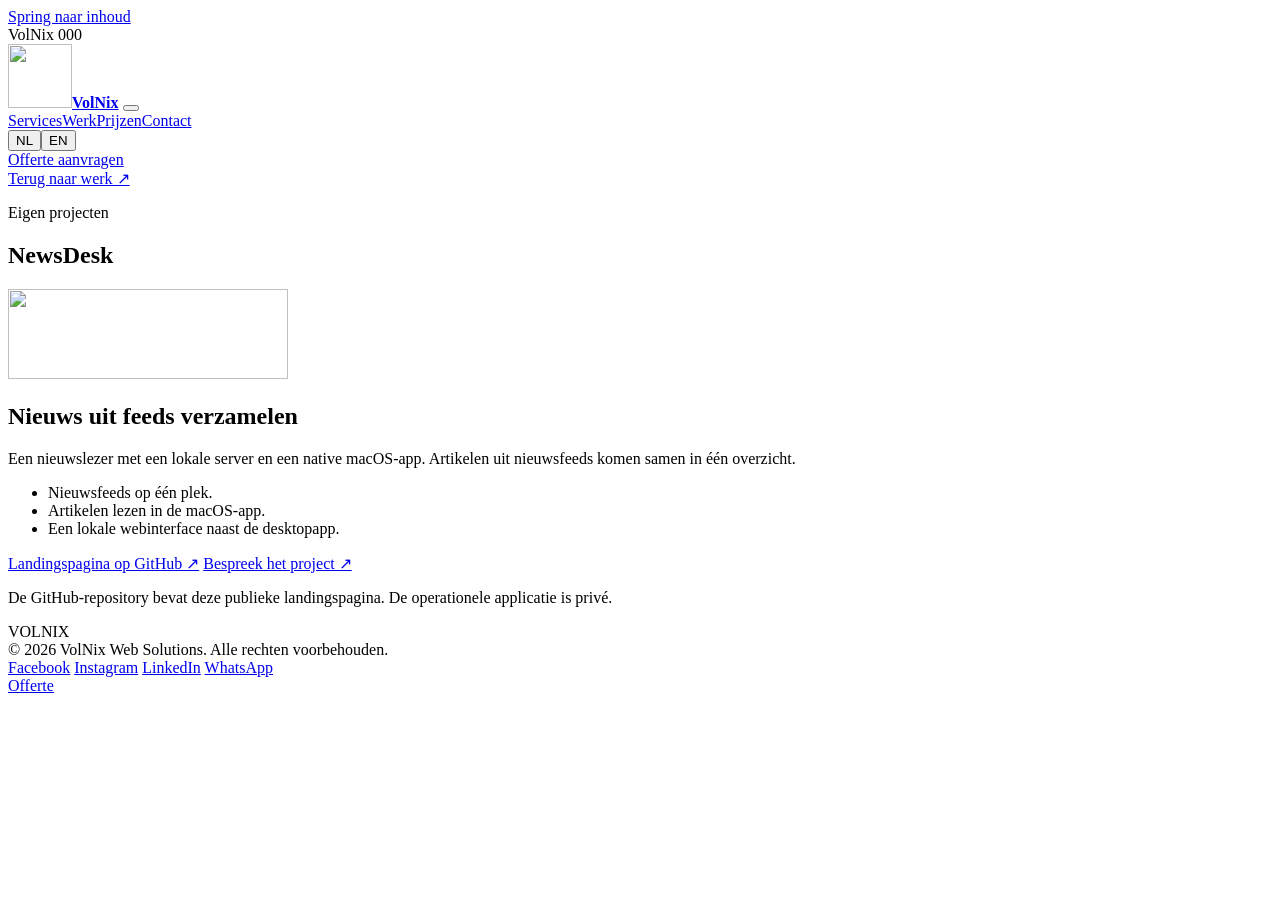
==== index.html @ 8c9afc9b "Publish reviewed NewsDesk landing-page source" ====
<!doctype html>
<html lang="nl-SR">
  <head>
    <meta charset="utf-8">
    <meta name="viewport" content="width=device-width, initial-scale=1">
    <meta name="theme-color" content="#07111F">
    <meta name="robots" content="index, follow">
    <link rel="canonical" href="https://volnix.io/work/newsdesk">
    <meta name="description" content="Een nieuwslezer met een lokale server en een native macOS-app. Artikelen uit nieuwsfeeds komen samen in één overzicht.">
    <meta name="geo.region" content="SR">
    <meta name="geo.placename" content="Paramaribo">
    <meta property="og:title" content="NewsDesk — VolNix">
    <meta property="og:description" content="Een nieuwslezer met een lokale server en een native macOS-app. Artikelen uit nieuwsfeeds komen samen in één overzicht.">
    <meta property="og:type" content="website">
    <meta property="og:url" content="https://volnix.io/work/newsdesk">
    <meta property="og:image" content="https://volnix.io/assets/og-image.jpg">
    <meta property="og:image:width" content="1200">
    <meta property="og:image:height" content="630">
    <meta property="og:locale" content="nl_SR">
    <meta property="og:site_name" content="VolNix Web Solutions">
    <meta name="twitter:card" content="summary_large_image">
    <meta name="twitter:title" content="NewsDesk — VolNix">
    <meta name="twitter:description" content="Een nieuwslezer met een lokale server en een native macOS-app. Artikelen uit nieuwsfeeds komen samen in één overzicht.">
    <link rel="alternate" hreflang="nl-SR" href="https://volnix.io/work/newsdesk">
    <link rel="alternate" hreflang="en" href="https://volnix.io/en/work/newsdesk">
    <link rel="alternate" hreflang="x-default" href="https://volnix.io/work/newsdesk">
    <title>NewsDesk — VolNix</title>
    <link rel="icon" href="https://volnix.io/assets/favicon.svg?v=20260905ui1" type="image/svg+xml">
    <link rel="preload" as="font" type="font/woff2" crossorigin href="https://volnix.io/assets/fonts/Satoshi-Variable.woff2">
    <link rel="preload" as="font" type="font/woff" crossorigin href="https://volnix.io/assets/fonts/Switzer-Variable.woff">
    <link rel="stylesheet" href="https://volnix.io/styles.css?v=20261011partners2">
      <link rel="stylesheet" href="https://volnix.io/assets/project-notes.css">
  </head>
  <body data-page="project">
    <div class="scroll-progress" aria-hidden="true"><span class="scroll-progress__bar"></span></div>
    <a class="skip-link" href="#main" data-i18n="skip">Spring naar inhoud</a>
    <div class="preloader" data-preloader data-preloader-repeat aria-hidden="true">
      <div class="preloader-inner">
        <span class="preloader-brand">VolNix</span>
        <span class="preloader-count" data-preloader-count>000</span>
      </div>
      <div class="preloader-bar"><span data-preloader-fill></span></div>
    </div>
    <header class="site-header" data-header>
      <nav class="nav shell" aria-label="Hoofdnavigatie" data-i18n-attr="aria-label:nav.aria">
        <a class="brand" href="https://volnix.io/#top" aria-label="VolNix home"><img class="brand-mark" src="https://volnix.io/assets/favicon.svg?v=20260905ui1" width="64" height="64" alt=""><strong>VolNix</strong></a>
        <button class="nav-toggle" type="button" aria-label="Navigatie openen" aria-expanded="false" data-nav-toggle data-i18n-attr="aria-label:nav.open"><span></span><span></span></button>
        <div class="nav-panel" data-nav-panel>
          <a href="https://volnix.io/services" data-i18n="nav.servicesPage" data-masked-flick>Services</a><a href="https://volnix.io/work" data-i18n="nav.workPage" data-masked-flick>Werk</a><a href="https://volnix.io/pricing" data-i18n="nav.pricing" data-masked-flick>Prijzen</a><a href="https://volnix.io/contact" data-i18n="nav.contactPage" data-masked-flick>Contact</a>
          <div class="language-switch" aria-label="Taal kiezen" data-i18n-attr="aria-label:lang.aria"><button type="button" data-lang-switch="nl" aria-pressed="true">NL</button><button type="button" data-lang-switch="en" aria-pressed="false">EN</button></div>
          <a class="nav-cta" href="https://volnix.io/contact" data-i18n="nav.quote">Offerte aanvragen</a>
        </div>
      </nav>
    </header>
    <main id="main" class="project-note">
      <section class="page-hero" aria-labelledby="project-title">
        <div class="shell project-note__hero">
          <div><a class="text-link" href="https://volnix.io/work">Terug naar werk ↗</a><p class="eyebrow">Eigen projecten</p><h1 id="project-title">NewsDesk</h1></div>
          <img class="project-note__mark" src="https://volnix.io/assets/projects/newsdesk.svg" alt="" width="280" height="90">
        </div>
      </section>
      <section class="shell project-note__body" aria-labelledby="project-description">
        <div><h2 id="project-description">Nieuws uit feeds verzamelen</h2><p>Een nieuwslezer met een lokale server en een native macOS-app. Artikelen uit nieuwsfeeds komen samen in één overzicht.</p></div>
        <ul><li>Nieuwsfeeds op één plek.</li><li>Artikelen lezen in de macOS-app.</li><li>Een lokale webinterface naast de desktopapp.</li></ul>
        <div class="project-note__actions">
          <a class="button button-primary button-pill" href="https://github.com/jonacarbi/newsdesk" target="_blank" rel="noopener noreferrer">Landingspagina op GitHub ↗</a>
          <a class="text-link" href="https://volnix.io/contact">Bespreek het project ↗</a>
          <p class="project-note__source-note">De GitHub-repository bevat deze publieke landingspagina. De operationele applicatie is privé.</p>
        </div>
      </section>
    </main>
    <footer class="footer">
      <div class="footer-wordmark" aria-hidden="true">
        <span class="footer-wordmark__text">VOLNIX</span>
      </div>
      <div class="shell footer-bottom">
        <span data-i18n="footer.rights">© 2026 VolNix Web Solutions. Alle rechten voorbehouden.</span>
        <nav class="footer-social" aria-label="Sociale media">
          <a href="https://www.facebook.com/volnixweb/" rel="me noopener" target="_blank">Facebook</a>
          <a href="https://www.instagram.com/volnixweb" rel="me noopener" target="_blank">Instagram</a>
          <a href="https://www.linkedin.com/company/volnixweb/" rel="me noopener" target="_blank">LinkedIn</a>
          <a href="https://wa.me/5977635214" rel="noopener" target="_blank">WhatsApp</a>
        </nav>
        <a href="https://volnix.io/contact" data-i18n="footer.quote">Offerte</a>
      </div>
    </footer>
    <script src="https://volnix.io/app.js" defer></script>
    <script src="https://volnix.io/volnix.js?v=20261011partners2" defer></script>
  </body>
</html>
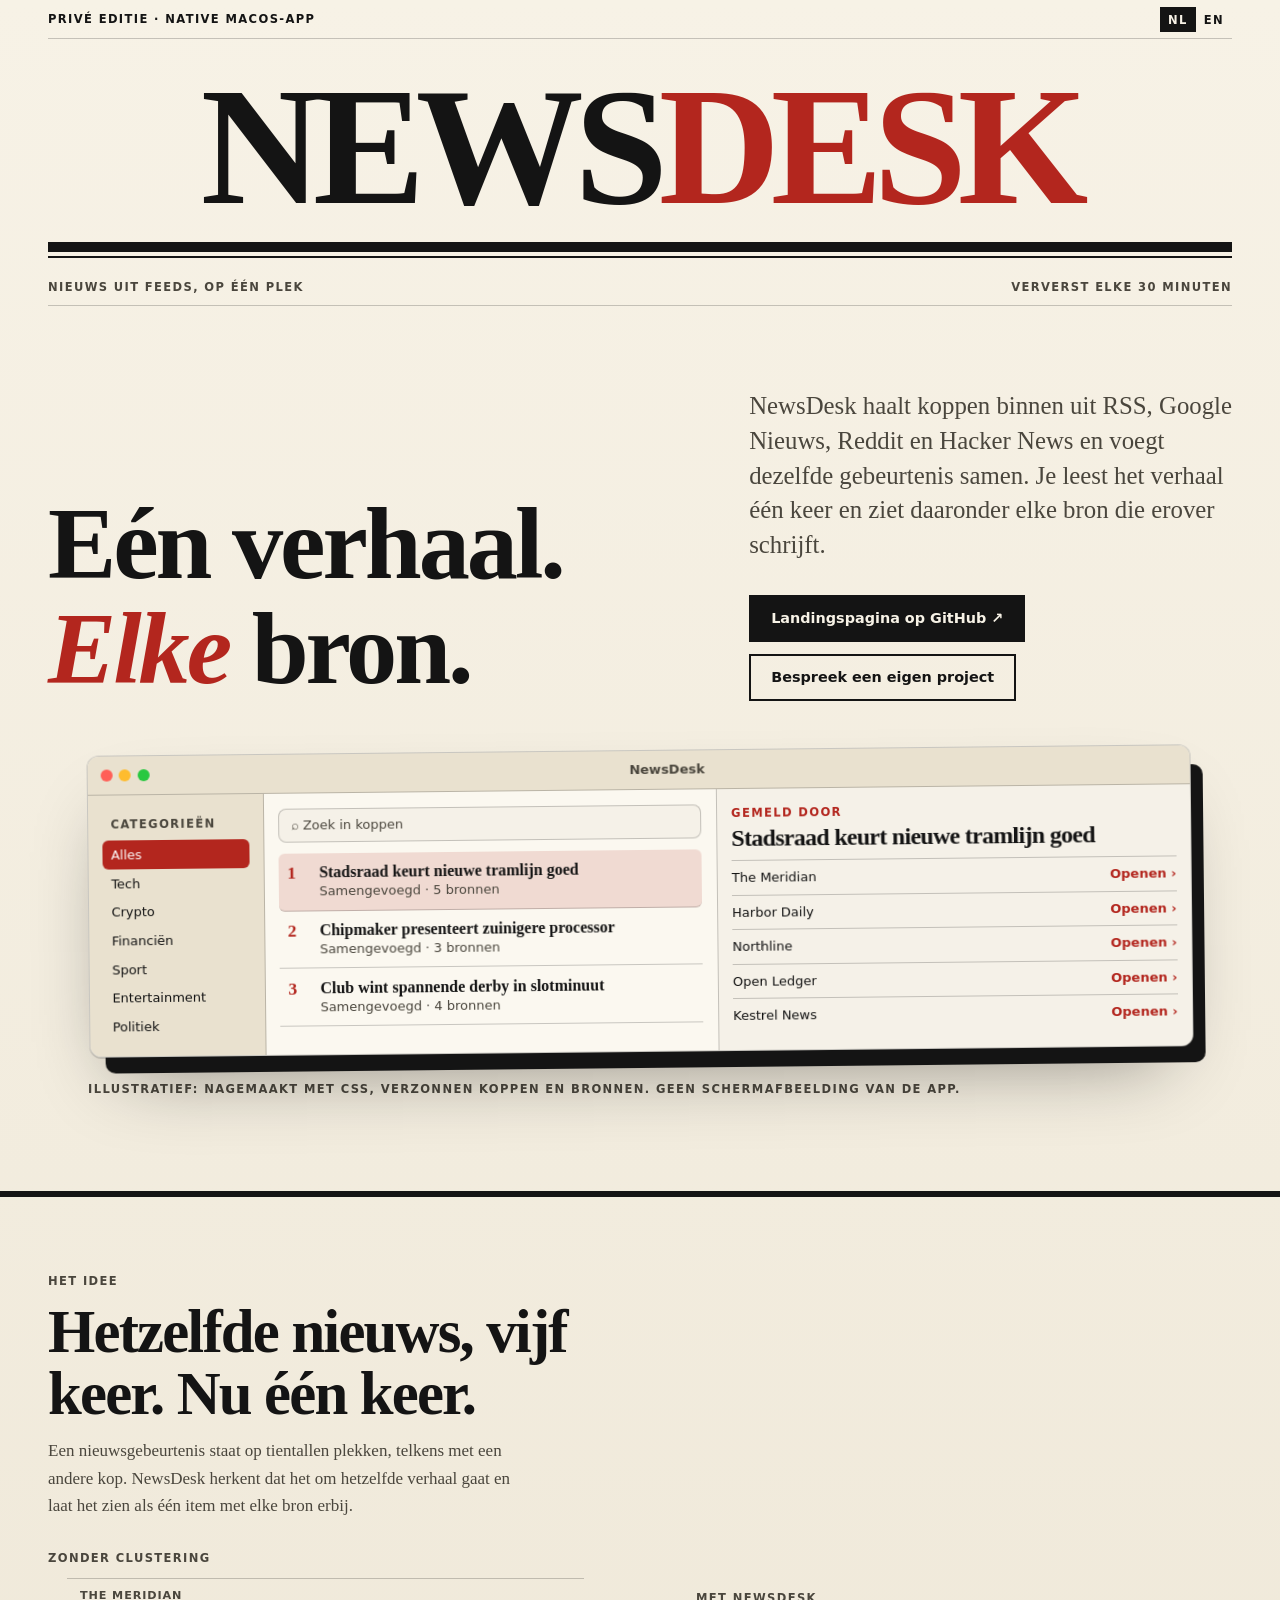
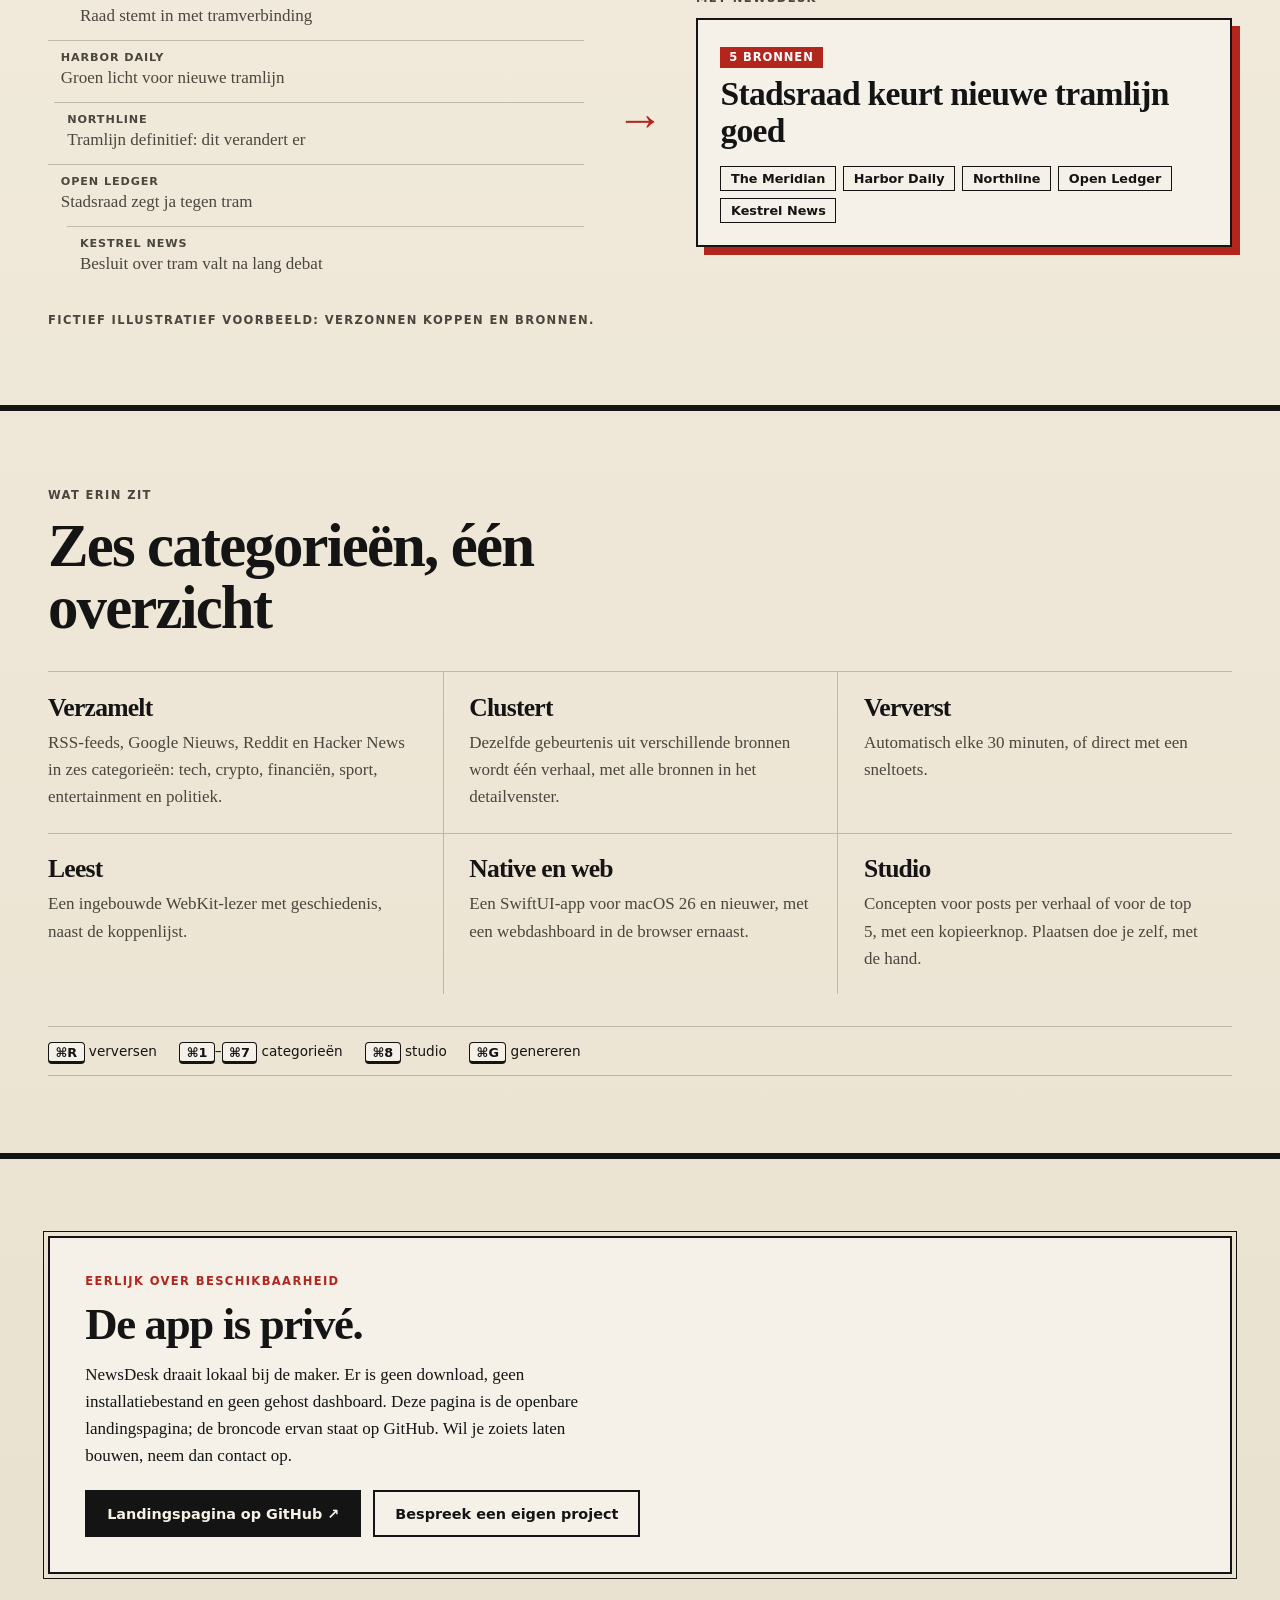
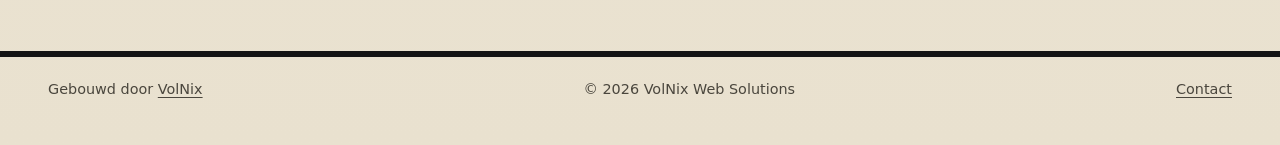
==== commit f44f5907: "feat: standalone NewsDesk landing page on Netlify New broadsheet-branded NL/EN landing page, zero JS" ====
--- a/index.html
+++ b/index.html
@@ -1,90 +1,94 @@
 <!doctype html>
-<html lang="nl-SR">
-  <head>
-    <meta charset="utf-8">
-    <meta name="viewport" content="width=device-width, initial-scale=1">
-    <meta name="theme-color" content="#07111F">
-    <meta name="robots" content="index, follow">
-    <link rel="canonical" href="https://volnix.io/work/newsdesk">
-    <meta name="description" content="Een nieuwslezer met een lokale server en een native macOS-app. Artikelen uit nieuwsfeeds komen samen in één overzicht.">
-    <meta name="geo.region" content="SR">
-    <meta name="geo.placename" content="Paramaribo">
-    <meta property="og:title" content="NewsDesk — VolNix">
-    <meta property="og:description" content="Een nieuwslezer met een lokale server en een native macOS-app. Artikelen uit nieuwsfeeds komen samen in één overzicht.">
-    <meta property="og:type" content="website">
-    <meta property="og:url" content="https://volnix.io/work/newsdesk">
-    <meta property="og:image" content="https://volnix.io/assets/og-image.jpg">
-    <meta property="og:image:width" content="1200">
-    <meta property="og:image:height" content="630">
-    <meta property="og:locale" content="nl_SR">
-    <meta property="og:site_name" content="VolNix Web Solutions">
-    <meta name="twitter:card" content="summary_large_image">
-    <meta name="twitter:title" content="NewsDesk — VolNix">
-    <meta name="twitter:description" content="Een nieuwslezer met een lokale server en een native macOS-app. Artikelen uit nieuwsfeeds komen samen in één overzicht.">
-    <link rel="alternate" hreflang="nl-SR" href="https://volnix.io/work/newsdesk">
-    <link rel="alternate" hreflang="en" href="https://volnix.io/en/work/newsdesk">
-    <link rel="alternate" hreflang="x-default" href="https://volnix.io/work/newsdesk">
-    <title>NewsDesk — VolNix</title>
-    <link rel="icon" href="https://volnix.io/assets/favicon.svg?v=20260905ui1" type="image/svg+xml">
-    <link rel="preload" as="font" type="font/woff2" crossorigin href="https://volnix.io/assets/fonts/Satoshi-Variable.woff2">
-    <link rel="preload" as="font" type="font/woff" crossorigin href="https://volnix.io/assets/fonts/Switzer-Variable.woff">
-    <link rel="stylesheet" href="https://volnix.io/styles.css?v=20261011partners2">
-      <link rel="stylesheet" href="https://volnix.io/assets/project-notes.css">
-  </head>
-  <body data-page="project">
-    <div class="scroll-progress" aria-hidden="true"><span class="scroll-progress__bar"></span></div>
-    <a class="skip-link" href="#main" data-i18n="skip">Spring naar inhoud</a>
-    <div class="preloader" data-preloader data-preloader-repeat aria-hidden="true">
-      <div class="preloader-inner">
-        <span class="preloader-brand">VolNix</span>
-        <span class="preloader-count" data-preloader-count>000</span>
+<html lang="nl">
+<head>
+<meta charset="utf-8">
+<meta name="viewport" content="width=device-width,initial-scale=1">
+<title>NewsDesk — één verhaal, alle bronnen | macOS-nieuwsapp</title>
+<meta name="description" content="NewsDesk verzamelt nieuws uit feeds en clustert dezelfde verhalen, zodat je per verhaal elke bron ziet. Een privé, native macOS-app door VolNix.">
+<meta name="color-scheme" content="light dark">
+<meta name="theme-color" content="#f7f2e6" media="(prefers-color-scheme: light)">
+<meta name="theme-color" content="#15130f" media="(prefers-color-scheme: dark)">
+<link rel="canonical" href="https://newsdesk-app.netlify.app/">
+<link rel="alternate" hreflang="nl" href="https://newsdesk-app.netlify.app/">
+<link rel="alternate" hreflang="en" href="https://newsdesk-app.netlify.app/en/">
+<link rel="alternate" hreflang="x-default" href="https://newsdesk-app.netlify.app/">
+<meta property="og:type" content="website">
+<meta property="og:site_name" content="NewsDesk">
+<meta property="og:title" content="NewsDesk — één verhaal, alle bronnen | macOS-nieuwsapp">
+<meta property="og:description" content="NewsDesk verzamelt nieuws uit feeds en clustert dezelfde verhalen, zodat je per verhaal elke bron ziet. Een privé, native macOS-app door VolNix.">
+<meta property="og:url" content="https://newsdesk-app.netlify.app/">
+<meta property="og:locale" content="nl_NL">
+<meta property="og:locale:alternate" content="en_US">
+<meta name="twitter:card" content="summary">
+<link rel="icon" href="/assets/favicon.svg?v=1" type="image/svg+xml">
+<link rel="stylesheet" href="/assets/newsdesk.css?v=1">
+</head>
+<body>
+<a class="skip" href="#main">Spring naar inhoud</a>
+<header class="wrap">
+  <div class="strip meta">
+    <span>Privé editie · native macOS-app</span>
+    <nav class="lang" aria-label="Taal"><a href="/" hreflang="nl" lang="nl" aria-current="page">NL</a><a href="/en/" hreflang="en" lang="en">EN</a></nav>
+  </div>
+  <div class="masthead"><a href="/" aria-label="NewsDesk"><p class="logo" aria-hidden="true">NEWS<b>DESK</b></p></a></div>
+  <hr class="rule"><hr class="rule">
+  <p class="dateline meta"><span>Nieuws uit feeds, op één plek</span><span>Ververst elke 30 minuten</span></p>
+</header>
+<main id="main">
+<div class="wrap">
+  <div class="hero">
+    <h1>Eén verhaal. <em>Elke</em> bron.</h1>
+    <p class="deck">NewsDesk haalt koppen binnen uit RSS, Google Nieuws, Reddit en Hacker News en voegt dezelfde gebeurtenis samen. Je leest het verhaal één keer en ziet daaronder elke bron die erover schrijft.</p>
+    <div class="cta"><a class="btn btn-solid" href="https://github.com/jonacarbi/newsdesk">Landingspagina op GitHub ↗</a><a class="btn btn-line" href="https://volnix.io/contact">Bespreek een eigen project</a></div>
+  </div>
+
+  <figure class="stage">
+    <div class="win" role="img" aria-label="Illustratieve nabootsing van het NewsDesk-venster: categorieën, genummerde koppenlijst en een detailvenster met alle bronnen van één verhaal.">
+      <div class="bar"><span class="dots"><i></i><i></i><i></i></span><strong>NewsDesk</strong></div>
+      <div class="cols" aria-hidden="true">
+        <div class="side"><span class="meta">Categorieën</span><ul>
+          <li aria-current="true"><span>Alles</span></li><li><span>Tech</span></li><li><span>Crypto</span></li><li><span>Financiën</span></li><li><span>Sport</span></li><li><span>Entertainment</span></li><li><span>Politiek</span></li></ul></div>
+        <div class="list"><div class="search">⌕ Zoek in koppen</div><ol>
+          <li aria-current="true"><span class="n">1</span><span><b>Stadsraad keurt nieuwe tramlijn goed</b><em>Samengevoegd · 5 bronnen</em></span></li>
+          <li><span class="n">2</span><span><b>Chipmaker presenteert zuinigere processor</b><em>Samengevoegd · 3 bronnen</em></span></li>
+          <li><span class="n">3</span><span><b>Club wint spannende derby in slotminuut</b><em>Samengevoegd · 4 bronnen</em></span></li></ol></div>
+        <div class="detail"><span class="meta kicker">Gemeld door</span><h3>Stadsraad keurt nieuwe tramlijn goed</h3><ul>
+          <li><span>The Meridian</span><span>Openen ›</span></li><li><span>Harbor Daily</span><span>Openen ›</span></li><li><span>Northline</span><span>Openen ›</span></li><li><span>Open Ledger</span><span>Openen ›</span></li><li><span>Kestrel News</span><span>Openen ›</span></li></ul></div>
       </div>
-      <div class="preloader-bar"><span data-preloader-fill></span></div>
     </div>
-    <header class="site-header" data-header>
-      <nav class="nav shell" aria-label="Hoofdnavigatie" data-i18n-attr="aria-label:nav.aria">
-        <a class="brand" href="https://volnix.io/#top" aria-label="VolNix home"><img class="brand-mark" src="https://volnix.io/assets/favicon.svg?v=20260905ui1" width="64" height="64" alt=""><strong>VolNix</strong></a>
-        <button class="nav-toggle" type="button" aria-label="Navigatie openen" aria-expanded="false" data-nav-toggle data-i18n-attr="aria-label:nav.open"><span></span><span></span></button>
-        <div class="nav-panel" data-nav-panel>
-          <a href="https://volnix.io/services" data-i18n="nav.servicesPage" data-masked-flick>Services</a><a href="https://volnix.io/work" data-i18n="nav.workPage" data-masked-flick>Werk</a><a href="https://volnix.io/pricing" data-i18n="nav.pricing" data-masked-flick>Prijzen</a><a href="https://volnix.io/contact" data-i18n="nav.contactPage" data-masked-flick>Contact</a>
-          <div class="language-switch" aria-label="Taal kiezen" data-i18n-attr="aria-label:lang.aria"><button type="button" data-lang-switch="nl" aria-pressed="true">NL</button><button type="button" data-lang-switch="en" aria-pressed="false">EN</button></div>
-          <a class="nav-cta" href="https://volnix.io/contact" data-i18n="nav.quote">Offerte aanvragen</a>
-        </div>
-      </nav>
-    </header>
-    <main id="main" class="project-note">
-      <section class="page-hero" aria-labelledby="project-title">
-        <div class="shell project-note__hero">
-          <div><a class="text-link" href="https://volnix.io/work">Terug naar werk ↗</a><p class="eyebrow">Eigen projecten</p><h1 id="project-title">NewsDesk</h1></div>
-          <img class="project-note__mark" src="https://volnix.io/assets/projects/newsdesk.svg" alt="" width="280" height="90">
-        </div>
-      </section>
-      <section class="shell project-note__body" aria-labelledby="project-description">
-        <div><h2 id="project-description">Nieuws uit feeds verzamelen</h2><p>Een nieuwslezer met een lokale server en een native macOS-app. Artikelen uit nieuwsfeeds komen samen in één overzicht.</p></div>
-        <ul><li>Nieuwsfeeds op één plek.</li><li>Artikelen lezen in de macOS-app.</li><li>Een lokale webinterface naast de desktopapp.</li></ul>
-        <div class="project-note__actions">
-          <a class="button button-primary button-pill" href="https://github.com/jonacarbi/newsdesk" target="_blank" rel="noopener noreferrer">Landingspagina op GitHub ↗</a>
-          <a class="text-link" href="https://volnix.io/contact">Bespreek het project ↗</a>
-          <p class="project-note__source-note">De GitHub-repository bevat deze publieke landingspagina. De operationele applicatie is privé.</p>
-        </div>
-      </section>
-    </main>
-    <footer class="footer">
-      <div class="footer-wordmark" aria-hidden="true">
-        <span class="footer-wordmark__text">VOLNIX</span>
-      </div>
-      <div class="shell footer-bottom">
-        <span data-i18n="footer.rights">© 2026 VolNix Web Solutions. Alle rechten voorbehouden.</span>
-        <nav class="footer-social" aria-label="Sociale media">
-          <a href="https://www.facebook.com/volnixweb/" rel="me noopener" target="_blank">Facebook</a>
-          <a href="https://www.instagram.com/volnixweb" rel="me noopener" target="_blank">Instagram</a>
-          <a href="https://www.linkedin.com/company/volnixweb/" rel="me noopener" target="_blank">LinkedIn</a>
-          <a href="https://wa.me/5977635214" rel="noopener" target="_blank">WhatsApp</a>
-        </nav>
-        <a href="https://volnix.io/contact" data-i18n="footer.quote">Offerte</a>
-      </div>
-    </footer>
-    <script src="https://volnix.io/app.js" defer></script>
-    <script src="https://volnix.io/volnix.js?v=20261011partners2" defer></script>
-  </body>
+    <figcaption class="meta">Illustratief: nagemaakt met CSS, verzonnen koppen en bronnen. Geen schermafbeelding van de app.</figcaption>
+  </figure>
+</div>
+
+<section aria-labelledby="h-cluster"><div class="wrap">
+  <div class="sec-head"><p class="meta kicker">Het idee</p><h2 id="h-cluster">Hetzelfde nieuws, vijf keer. Nu één keer.</h2><p>Een nieuwsgebeurtenis staat op tientallen plekken, telkens met een andere kop. NewsDesk herkent dat het om hetzelfde verhaal gaat en laat het zien als één item met elke bron erbij.</p></div>
+  <div class="cluster">
+    <div><h3>Zonder clustering</h3><ul class="scatter">
+      <li><small>The Meridian</small>Raad stemt in met tramverbinding</li><li><small>Harbor Daily</small>Groen licht voor nieuwe tramlijn</li><li><small>Northline</small>Tramlijn definitief: dit verandert er</li><li><small>Open Ledger</small>Stadsraad zegt ja tegen tram</li><li><small>Kestrel News</small>Besluit over tram valt na lang debat</li></ul></div>
+    <div class="merge" aria-hidden="true">→</div>
+    <div><h3>Met NewsDesk</h3><div class="one"><span class="badge">5 bronnen</span><h4>Stadsraad keurt nieuwe tramlijn goed</h4><ul class="chips"><li>The Meridian</li><li>Harbor Daily</li><li>Northline</li><li>Open Ledger</li><li>Kestrel News</li></ul></div></div>
+  </div>
+  <p class="meta cap">Fictief illustratief voorbeeld: verzonnen koppen en bronnen.</p>
+</div></section>
+
+<section aria-labelledby="h-edition"><div class="wrap">
+  <div class="sec-head"><p class="meta kicker">Wat erin zit</p><h2 id="h-edition">Zes categorieën, één overzicht</h2></div>
+  <div class="press">
+    <article><h3>Verzamelt</h3><p>RSS-feeds, Google Nieuws, Reddit en Hacker News in zes categorieën: tech, crypto, financiën, sport, entertainment en politiek.</p></article>
+    <article><h3>Clustert</h3><p>Dezelfde gebeurtenis uit verschillende bronnen wordt één verhaal, met alle bronnen in het detailvenster.</p></article>
+    <article><h3>Ververst</h3><p>Automatisch elke 30 minuten, of direct met een sneltoets.</p></article>
+    <article><h3>Leest</h3><p>Een ingebouwde WebKit-lezer met geschiedenis, naast de koppenlijst.</p></article>
+    <article><h3>Native en web</h3><p>Een SwiftUI-app voor macOS 26 en nieuwer, met een webdashboard in de browser ernaast.</p></article>
+    <article><h3>Studio</h3><p>Concepten voor posts per verhaal of voor de top 5, met een kopieerknop. Plaatsen doe je zelf, met de hand.</p></article>
+  </div>
+  <p class="keys"><span><kbd>⌘R</kbd> verversen</span><span><kbd>⌘1</kbd>–<kbd>⌘7</kbd> categorieën</span><span><kbd>⌘8</kbd> studio</span><span><kbd>⌘G</kbd> genereren</span></p>
+</div></section>
+
+<section aria-labelledby="h-private"><div class="wrap">
+  <div class="notice"><p class="meta kicker">Eerlijk over beschikbaarheid</p><h2 id="h-private">De app is privé.</h2><p>NewsDesk draait lokaal bij de maker. Er is geen download, geen installatiebestand en geen gehost dashboard. Deze pagina is de openbare landingspagina; de broncode ervan staat op GitHub. Wil je zoiets laten bouwen, neem dan contact op.</p>
+  <div class="cta"><a class="btn btn-solid" href="https://github.com/jonacarbi/newsdesk">Landingspagina op GitHub ↗</a><a class="btn btn-line" href="https://volnix.io/contact">Bespreek een eigen project</a></div></div>
+</div></section>
+</main>
+<footer><div class="wrap"><span>Gebouwd door <a href="https://volnix.io">VolNix</a></span><span>© 2026 VolNix Web Solutions</span><a href="https://volnix.io/contact">Contact</a></div></footer>
+</body>
 </html>
--- a/assets/newsdesk.css
+++ b/assets/newsdesk.css
@@ -0,0 +1,115 @@
+:root{
+  --paper:#f7f2e6;--paper-2:#e9e1cf;--sheet:#f5f1e8;--ink:#141414;--ink-2:#4a463d;
+  --red:#b3261e;--rule:#141414;--hair:rgba(20,20,20,.22);--win:#fbf8f0;--on-ink:#f7f2e6;--on-red:#fff;
+  --serif:"New York","Iowan Old Style","Palatino Linotype",Palatino,Georgia,serif;
+  --sans:system-ui,-apple-system,"Segoe UI",Roboto,sans-serif;
+  --gutter:clamp(16px,4vw,48px);
+}
+@media (prefers-color-scheme:dark){:root{
+  --paper:#15130f;--paper-2:#1d1a14;--sheet:#1a1812;--ink:#ece5d3;--ink-2:#b4ac98;
+  --red:#ff7b6e;--rule:#ece5d3;--hair:rgba(236,229,211,.2);--win:#211e17;--on-ink:#15130f;--on-red:#15130f;
+}}
+*{box-sizing:border-box}
+html{-webkit-text-size-adjust:100%;background:var(--paper-2)}
+body{margin:0;background:linear-gradient(180deg,var(--paper),var(--paper-2));color:var(--ink);font:1.0625rem/1.6 var(--serif);overflow-wrap:break-word}
+a{color:inherit;text-decoration-thickness:1px;text-underline-offset:.2em}
+a:focus-visible{outline:3px solid var(--red);outline-offset:3px}
+.skip{position:absolute;left:var(--gutter);top:-80px;background:var(--ink);color:var(--on-ink);padding:.6rem 1rem;font:600 .9rem var(--sans);z-index:9}
+.skip:focus{top:8px}
+.wrap{width:min(1200px,100% - 2*var(--gutter));margin-inline:auto}
+.meta{font:600 .72rem/1.4 var(--sans);letter-spacing:.12em;text-transform:uppercase}
+
+/* masthead */
+.strip{display:flex;flex-wrap:wrap;justify-content:space-between;align-items:center;gap:.5rem 1.5rem;padding:.7rem 0;border-bottom:1px solid var(--hair)}
+.lang a{padding:.35rem .5rem;text-decoration:none}
+.lang [aria-current]{background:var(--ink);color:var(--on-ink)}
+.masthead{text-align:center;padding:clamp(1rem,3vw,2rem) 0 0}
+.masthead a{text-decoration:none}
+.logo{margin:0;font:700 clamp(3rem,15.5vw,10.5rem)/.9 var(--serif);letter-spacing:-.055em}
+.logo b{color:var(--red);font-weight:700}
+.rule{border:0;height:10px;background:var(--rule);margin:clamp(.6rem,2vw,1.2rem) 0 0}
+.rule+.rule{height:2px;margin-top:4px}
+.dateline{display:flex;flex-wrap:wrap;justify-content:space-between;gap:.25rem 1.5rem;padding:.6rem 0;border-bottom:1px solid var(--hair);color:var(--ink-2)}
+
+/* hero */
+.hero{padding:clamp(2rem,6vw,4.5rem) 0 2rem;display:grid;gap:1.5rem;grid-template-columns:minmax(0,1fr)}
+.kicker{color:var(--red)}
+h1,h2,h3{font-family:var(--serif);font-weight:700;letter-spacing:-.03em;line-height:1.02;margin:0}
+h1{font-size:clamp(2.5rem,8.2vw,6.4rem);max-width:13ch}
+h1 em{font-style:italic;color:var(--red)}
+.deck{font-size:clamp(1.15rem,2.2vw,1.55rem);line-height:1.4;max-width:46ch;color:var(--ink-2);margin:0}
+.cta{display:flex;flex-wrap:wrap;gap:.75rem;align-items:center;margin-top:.5rem}
+.btn{display:inline-block;padding:.85rem 1.25rem;font:700 .9rem var(--sans);text-decoration:none;border:2px solid var(--ink);transition:transform .15s,background .15s,color .15s}
+.btn-solid{background:var(--ink);color:var(--on-ink)}
+.btn-solid:hover{background:var(--red);border-color:var(--red);color:var(--on-red)}
+.btn-line:hover{background:var(--ink);color:var(--on-ink)}
+.btn:active{transform:translateY(1px)}
+@media (min-width:980px){.hero{grid-template-columns:minmax(0,1.15fr) minmax(0,.85fr);align-items:end;column-gap:3rem}.hero h1{grid-row:1/3}}
+
+/* macOS window recreation */
+.stage{position:relative;padding:0 0 clamp(2.5rem,6vw,5rem)}
+.stage figcaption{margin-top:1.8rem;color:var(--ink-2)}
+.win{background:var(--win);border:1px solid var(--hair);border-radius:12px;box-shadow:0 1px 0 var(--hair),14px 18px 0 -2px var(--ink),0 40px 80px -30px rgba(0,0,0,.45);overflow:hidden;font:.8125rem/1.35 var(--sans);transform:rotate(-.6deg)}
+.bar{display:flex;align-items:center;gap:.5rem;padding:.65rem .8rem;border-bottom:1px solid var(--hair);background:var(--paper-2)}
+.dots{display:flex;gap:.4rem}.dots i{width:.75rem;height:.75rem;border-radius:50%;background:#ff5f57}.dots i:nth-child(2){background:#febc2e}.dots i:nth-child(3){background:#28c840}
+.bar strong{margin-inline:auto;font-weight:600;color:var(--ink-2)}
+.cols{display:grid;grid-template-columns:minmax(0,1fr);min-height:0}
+.side,.list,.detail{padding:.9rem}
+.side{display:none;background:var(--paper-2);border-right:1px solid var(--hair)}
+.side ul,.list ol,.detail ul{list-style:none;margin:0;padding:0}
+.side li{display:flex;justify-content:space-between;padding:.35rem .5rem;border-radius:6px}
+.side li[aria-current]{background:var(--red);color:var(--on-red)}
+.side .meta{display:block;margin:.4rem .5rem .5rem;color:var(--ink-2)}
+.search{border:1px solid var(--hair);border-radius:8px;padding:.45rem .7rem;margin-bottom:.7rem;color:var(--ink-2);background:var(--sheet)}
+.list li{display:grid;grid-template-columns:1.6rem minmax(0,1fr);gap:.4rem;padding:.6rem .5rem;border-bottom:1px solid var(--hair)}
+.list li[aria-current]{background:color-mix(in srgb,var(--red) 14%,transparent);border-radius:6px}
+.list b{font:700 1rem/1.25 var(--serif);display:block}
+.list em{font-style:normal;color:var(--ink-2)}
+.n{font:700 1.1rem var(--serif);color:var(--red)}
+.detail{border-top:1px solid var(--hair);background:var(--sheet)}
+.detail h3{font-size:1.5rem;margin:.3rem 0 .6rem}
+.detail li{display:flex;justify-content:space-between;gap:1rem;padding:.5rem 0;border-top:1px solid var(--hair)}
+.detail li span:last-child{color:var(--red);font-weight:600}
+@media (min-width:700px){.cols{grid-template-columns:minmax(0,1.1fr) minmax(0,1fr)}.detail{border-top:0;border-left:1px solid var(--hair)}}
+@media (min-width:1000px){.cols{grid-template-columns:11rem minmax(0,1fr) minmax(0,1.05fr)}.side{display:block}}
+
+/* sections */
+section{padding:clamp(2.5rem,6vw,5rem) 0;border-top:6px solid var(--rule)}
+.sec-head{display:grid;gap:.75rem;margin-bottom:2rem}
+h2{font-size:clamp(2rem,5vw,3.8rem);max-width:18ch}
+.sec-head p{max-width:56ch;margin:0;color:var(--ink-2)}
+
+/* clustering */
+.cluster{display:grid;gap:1.5rem;grid-template-columns:minmax(0,1fr)}
+.cluster h3{font:700 .72rem var(--sans);letter-spacing:.12em;text-transform:uppercase;color:var(--ink-2);margin-bottom:.8rem}
+.scatter{list-style:none;margin:0;padding:0}
+.scatter li{padding:.65rem .8rem;border-top:1px solid var(--hair);color:var(--ink-2)}
+.scatter li:nth-child(odd){margin-left:1.2rem}.scatter li:nth-child(3n){margin-left:.4rem}
+.scatter small{display:block;font:600 .7rem var(--sans);letter-spacing:.08em;text-transform:uppercase}
+.merge{font:700 3rem/1 var(--serif);color:var(--red);text-align:center;transform:rotate(90deg);width:3rem;margin:auto}
+.one{background:var(--sheet);border:2px solid var(--ink);padding:1.4rem;box-shadow:8px 8px 0 var(--red)}
+.one h4{font:700 clamp(1.5rem,3vw,2.1rem)/1.1 var(--serif);margin:.4rem 0 1rem;letter-spacing:-.02em}
+.chips{display:flex;flex-wrap:wrap;gap:.45rem;padding:0;margin:0;list-style:none}
+.chips li{border:1px solid var(--ink);padding:.25rem .6rem;font:600 .8rem var(--sans)}
+.badge{display:inline-block;background:var(--red);color:var(--on-red);padding:.2rem .55rem;font:700 .72rem var(--sans);letter-spacing:.08em;text-transform:uppercase}
+@media (min-width:900px){.cluster{grid-template-columns:minmax(0,1fr) 4rem minmax(0,1fr);align-items:center}.merge{transform:none}}
+
+/* columns */
+.press{display:grid;gap:0;grid-template-columns:minmax(0,1fr)}
+.press article{padding:1.4rem 0;border-top:1px solid var(--hair)}
+.press h3{font-size:1.6rem;margin-bottom:.5rem}
+.press p{margin:0;color:var(--ink-2)}
+@media (min-width:760px){.press{grid-template-columns:repeat(3,minmax(0,1fr))}.press article{padding:1.4rem 1.6rem}.press article:not(:nth-child(3n+1)){border-left:1px solid var(--hair)}.press article:nth-child(3n+1){padding-left:0}}
+.keys{display:flex;flex-wrap:wrap;gap:.6rem 1.4rem;margin:2rem 0 0;padding:1rem 0;border-block:1px solid var(--hair);font:.85rem var(--sans)}
+kbd{font:600 .8rem var(--sans);border:1px solid var(--ink);border-bottom-width:3px;border-radius:4px;padding:.1rem .4rem;background:var(--sheet)}
+.notice{border:2px solid var(--ink);padding:clamp(1.2rem,3vw,2.2rem);display:grid;gap:.8rem;background:var(--sheet);outline:1px solid var(--ink);outline-offset:4px}
+.notice h2{font-size:clamp(1.8rem,4vw,2.8rem)}.notice p{margin:0;max-width:62ch}
+footer{border-top:6px solid var(--rule);padding:1.5rem 0 3rem;font:.9rem var(--sans);color:var(--ink-2)}
+footer .wrap{display:flex;flex-wrap:wrap;gap:.5rem 1.5rem;justify-content:space-between}
+
+@media (prefers-reduced-motion:no-preference){
+  .win{animation:in .7s cubic-bezier(.16,1,.3,1) both}
+  @keyframes in{from{opacity:0;transform:translateY(24px) rotate(0)}}
+}
+@media (prefers-reduced-motion:reduce){*{transition:none!important;animation:none!important}}
+.cap{margin:1.5rem 0 0;color:var(--ink-2)}
